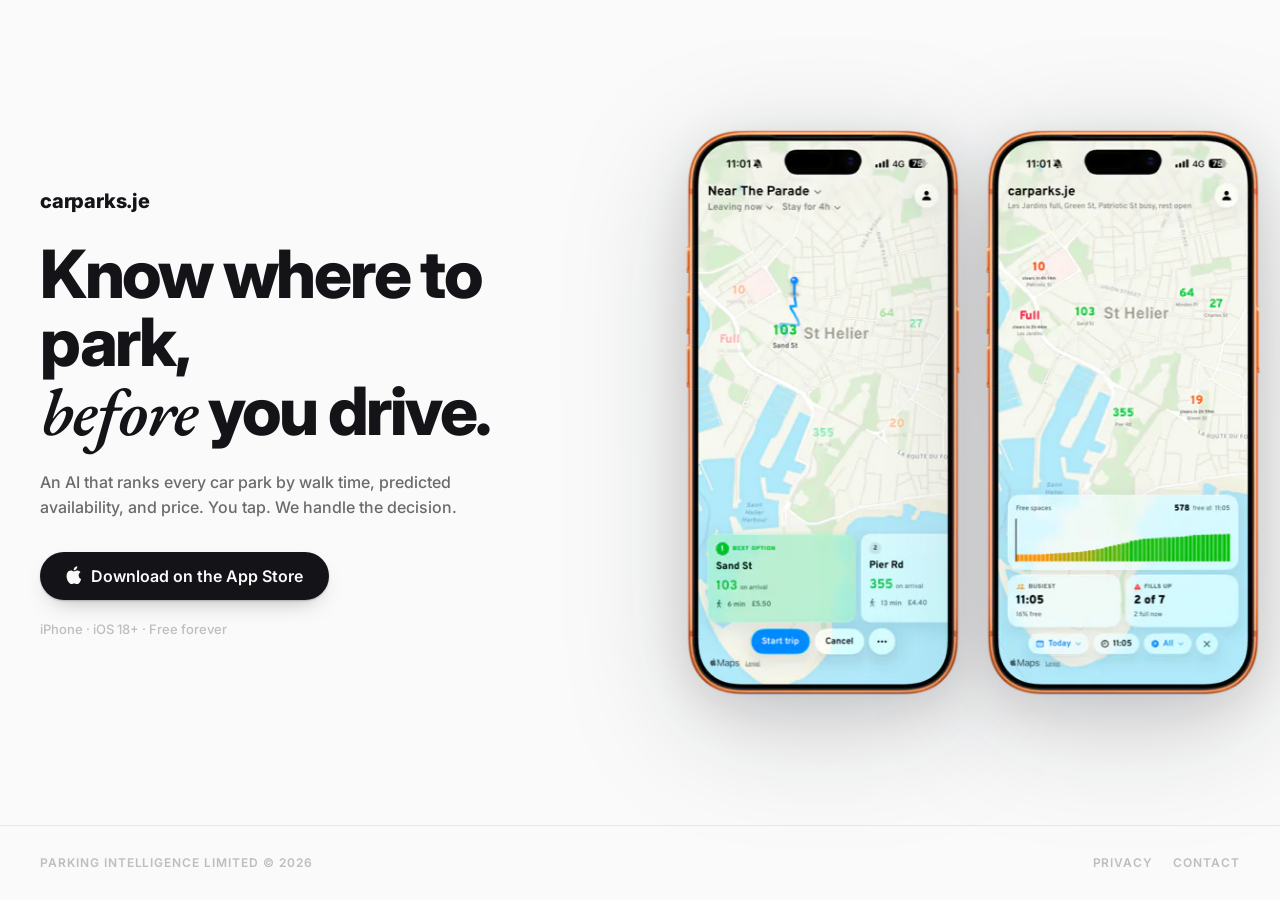
==== index.html @ 0a372e4e "Drop @ from retina filenames + add favicons - route@2x.webp → route-2x.webp and same for forecast, t" ====
<!DOCTYPE html>
<html lang="en-GB">
<head>
  <meta charset="UTF-8">
  <meta name="viewport" content="width=device-width, initial-scale=1, viewport-fit=cover">
  <title>carparks.je — Know where to park, before you drive.</title>
  <meta name="description" content="An AI that ranks every car park in St Helier by walk time, predicted availability, and price. You tap. We handle the decision.">
  <meta name="theme-color" content="#fafafa">

  <link rel="icon" href="/favicon.svg" type="image/svg+xml">
  <link rel="apple-touch-icon" href="/apple-touch-icon.png">

  <link rel="preconnect" href="https://fonts.googleapis.com">
  <link rel="preconnect" href="https://fonts.gstatic.com" crossorigin>
  <link href="https://fonts.googleapis.com/css2?family=EB+Garamond:ital,wght@1,600&family=Inter:wght@500;600;700;800&display=swap" rel="stylesheet">

  <link rel="preload" as="image" href="route.webp" imagesrcset="route.webp 1x, route-2x.webp 2x">
  <link rel="preload" as="image" href="forecast.webp" imagesrcset="forecast.webp 1x, forecast-2x.webp 2x">

  <link rel="stylesheet" href="styles.css">
</head>
<body>
  <section class="hero">
    <div class="hero-inner">
      <div class="hero-copy">
        <p class="hero-brand">carparks.je</p>
        <h1 class="hero-title">
          Know where to park,<br>
          <em>before</em> you drive.
        </h1>
        <p class="hero-sub">
          An AI that ranks every car park by walk time, predicted availability, and price. You tap. We handle the decision.
        </p>
        <div class="hero-ctas">
          <a class="btn btn-primary" href="#">
            <svg class="apple-logo" viewBox="0 0 17 20" width="15" height="18" aria-hidden="true">
              <path fill="currentColor" d="M14.3 10.6c0-2.4 2-3.5 2.1-3.6-1.2-1.7-3-1.9-3.7-2-1.5-.2-3 .9-3.8.9-.8 0-2-.9-3.3-.9-1.7 0-3.3 1-4.1 2.5-1.8 3.1-.5 7.7 1.2 10.2.9 1.2 1.9 2.6 3.2 2.6 1.3 0 1.8-.8 3.4-.8s2 .8 3.4.8c1.4 0 2.3-1.2 3.1-2.5.7-1 1-2 1.3-3.1-.1 0-2.6-1-2.8-4.1zM11.7 3.3C12.4 2.4 12.9 1.2 12.8 0c-1 .1-2.3.7-3 1.5-.6.8-1.2 2-1.1 3.2 1.2.1 2.3-.5 3-1.4z"/>
            </svg>
            Download on the App Store
          </a>
        </div>
        <p class="hero-meta">iPhone · iOS 18+ · Free forever</p>
      </div>

      <div class="hero-media">
        <div class="phone-pair" aria-hidden="true">
          <img class="phone" src="route.webp"    srcset="route.webp 1x, route-2x.webp 2x"       alt="">
          <img class="phone" src="forecast.webp" srcset="forecast.webp 1x, forecast-2x.webp 2x" alt="">
        </div>
      </div>
    </div>
  </section>

  <footer class="site-footer">
    <div class="footer-inner">
      <p class="footer-line">Parking Intelligence Limited &copy; 2026</p>
      <nav class="footer-nav" aria-label="Footer">
        <a href="/privacy">Privacy</a>
        <a href="mailto:hello@carparks.je">Contact</a>
      </nav>
    </div>
  </footer>
</body>
</html>
---- styles.css ----
/* ════════════════════════════════════════════════
   carparks.je — landing
   Single-page split: copy left, phones right
   ════════════════════════════════════════════════ */

:root {
  --bg:        #fafafa;
  --ink:       #141418;
  --ink-muted: rgba(20, 20, 24, 0.62);
  --ink-soft:  rgba(20, 20, 24, 0.26);
  --border:    rgba(20, 20, 24, 0.08);

  --accent: #1ba4c6;

  --radius-pill: 999px;

  --font-sans:  'Inter', -apple-system, BlinkMacSystemFont, 'Segoe UI', system-ui, sans-serif;
  --font-serif: 'EB Garamond', 'Iowan Old Style', Georgia, serif;

  --max:    1200px;
  --gutter: clamp(20px, 4vw, 40px);

  --ease: cubic-bezier(0.22, 0.61, 0.36, 1);
}

@supports (color: color(display-p3 0 0 0)) {
  :root { --accent: color(display-p3 0.10 0.64 0.78); }
}

/* ──────── reset ──────── */
*, *::before, *::after { box-sizing: border-box; }
html { -webkit-text-size-adjust: 100%; }
body {
  margin: 0;
  min-height: 100svh;
  display: flex;
  flex-direction: column;
  font-family: var(--font-sans);
  font-weight: 500;
  font-size: 17px;
  line-height: 1.5;
  color: var(--ink);
  background: var(--bg);
  overflow-x: hidden;
  -webkit-font-smoothing: antialiased;
  -moz-osx-font-smoothing: grayscale;
}
img, svg { display: block; max-width: 100%; }
a { color: inherit; text-decoration: none; }
h1, p { margin: 0; }

/* ════════════════ HERO ════════════════ */
.hero {
  flex: 1 1 auto;
  padding: clamp(40px, 7vw, 96px) var(--gutter);
  display: flex;
  align-items: center;
}
.hero-inner {
  max-width: var(--max);
  width: 100%;
  margin: 0 auto;
  display: grid;
  grid-template-columns: 1.05fr 0.95fr;
  gap: clamp(40px, 6vw, 80px);
  align-items: center;
}

/* ── copy column ── */
.hero-copy { max-width: 520px; }

.hero-brand {
  font-size: 20px;
  font-weight: 800;
  letter-spacing: -0.01em;
  color: var(--ink);
  margin-bottom: 24px;
}

.hero-title {
  font-size: clamp(2.6rem, 5.2vw, 4.5rem);
  font-weight: 800;
  line-height: 1.03;
  letter-spacing: -0.034em;
  color: var(--ink);
  margin-bottom: 24px;
}
.hero-title em {
  font-family: var(--font-serif);
  font-style: italic;
  font-weight: 600;
  letter-spacing: -0.015em;
}

.hero-sub {
  font-size: clamp(1rem, 1.2vw, 1.15rem);
  line-height: 1.55;
  color: var(--ink-muted);
  max-width: 42ch;
  margin-bottom: 32px;
}

.hero-ctas {
  display: flex;
  flex-wrap: wrap;
  gap: 10px;
  margin-bottom: 20px;
}

.hero-meta {
  font-size: 13px;
  color: var(--ink-soft);
}

/* ── CTA button ── */
.btn {
  display: inline-flex;
  align-items: center;
  gap: 10px;
  padding: 15px 26px;
  font-size: 16px;
  font-weight: 600;
  line-height: 1;
  border-radius: var(--radius-pill);
  white-space: nowrap;
  transition: transform 0.2s var(--ease), background 0.2s var(--ease);
}
.btn-primary {
  background: var(--ink);
  color: var(--bg);
  box-shadow: 0 1px 2px rgba(0,0,0,0.2), 0 10px 24px -12px rgba(0,0,0,0.35);
}
.btn-primary:hover {
  transform: translateY(-1px);
  background: #2a2a32;
}
.apple-logo { transform: translateY(-1px); }

/* ── phone pair ── */
.hero-media {
  display: flex;
  justify-content: center;
  align-items: center;
}
.phone-pair {
  display: flex;
  align-items: center;
  justify-content: center;
  gap: 20px;
}
.phone {
  width: 280px;
  height: auto;
  flex: 0 0 auto;
  filter:
    drop-shadow(0 30px 60px rgba(10, 15, 25, 0.18))
    drop-shadow(0 10px 24px rgba(10, 15, 25, 0.10));
}

/* ════════════════ FOOTER ════════════════ */
.site-footer {
  padding: 28px var(--gutter);
  border-top: 1px solid var(--border);
}
.footer-inner {
  max-width: var(--max);
  margin: 0 auto;
  display: flex;
  align-items: center;
  justify-content: space-between;
  flex-wrap: wrap;
  gap: 12px;
}
.footer-line,
.footer-nav a {
  font-size: 12px;
  font-weight: 600;
  letter-spacing: 0.08em;
  text-transform: uppercase;
  color: var(--ink-soft);
}
.footer-nav {
  display: inline-flex;
  gap: 20px;
}
.footer-nav a { transition: color 0.2s var(--ease); }
.footer-nav a:hover { color: var(--ink); }

/* ════════════════ RESPONSIVE ════════════════ */
@media (max-width: 900px) {
  .hero { padding: 28px var(--gutter) 40px; }
  .hero-inner {
    grid-template-columns: 1fr;
    gap: 40px;
  }
  .hero-copy { margin: 0 auto; max-width: 620px; }
  .phone-pair { gap: 14px; }
  .phone { width: min(44vw, 220px); }
}

@media (max-width: 520px) {
  .footer-inner {
    justify-content: center;
    text-align: center;
  }
}

@media (prefers-reduced-motion: reduce) {
  *, *::before, *::after {
    animation-duration: 0.01ms !important;
    transition-duration: 0.01ms !important;
  }
}
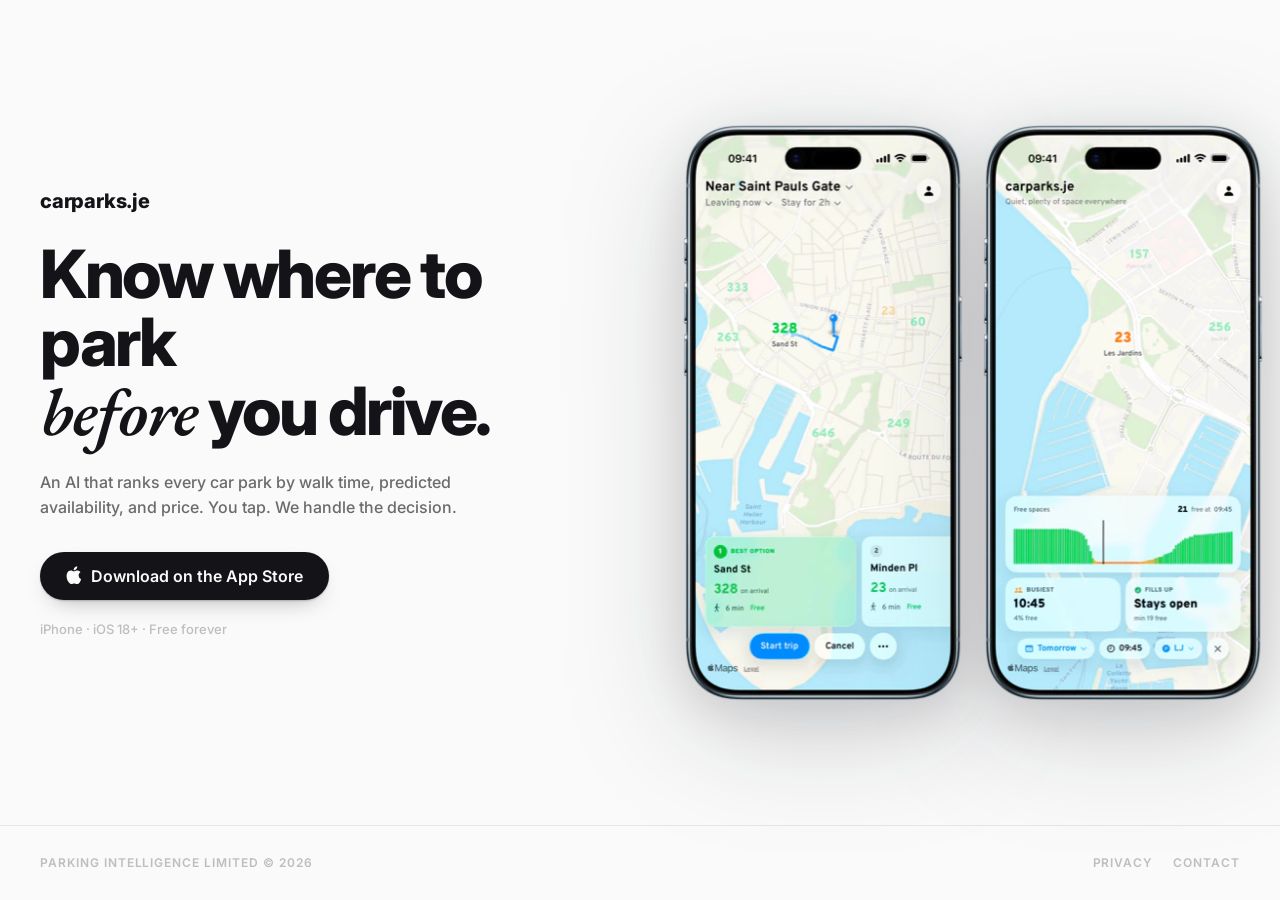
==== commit e0428a94: "Hero: two phones with higher-quality webps; restore mobile type - Back to two phone mockups (recomme" ====
--- a/index.html
+++ b/index.html
@@ -3,7 +3,7 @@
 <head>
   <meta charset="UTF-8">
   <meta name="viewport" content="width=device-width, initial-scale=1, viewport-fit=cover">
-  <title>carparks.je — Know where to park, before you drive.</title>
+  <title>carparks.je — Know where to park before you drive.</title>
   <meta name="description" content="An AI that ranks every car park in St Helier by walk time, predicted availability, and price. You tap. We handle the decision.">
   <meta name="theme-color" content="#fafafa">
 
@@ -14,7 +14,7 @@
   <link rel="preconnect" href="https://fonts.gstatic.com" crossorigin>
   <link href="https://fonts.googleapis.com/css2?family=EB+Garamond:ital,wght@1,600&family=Inter:wght@500;600;700;800&display=swap" rel="stylesheet">
 
-  <link rel="preload" as="image" href="route.webp" imagesrcset="route.webp 1x, route-2x.webp 2x">
+  <link rel="preload" as="image" href="recommendation.webp" imagesrcset="recommendation.webp 1x, recommendation-2x.webp 2x">
   <link rel="preload" as="image" href="forecast.webp" imagesrcset="forecast.webp 1x, forecast-2x.webp 2x">
 
   <link rel="stylesheet" href="styles.css">
@@ -25,8 +25,8 @@
       <div class="hero-copy">
         <p class="hero-brand">carparks.je</p>
         <h1 class="hero-title">
-          Know where to park,<br>
-          <em>before</em> you drive.
+          <span class="line">Know where to park</span>
+          <span class="line"><em>before</em> you drive.</span>
         </h1>
         <p class="hero-sub">
           An AI that ranks every car park by walk time, predicted availability, and price. You tap. We handle the decision.
@@ -44,8 +44,8 @@
 
       <div class="hero-media">
         <div class="phone-pair" aria-hidden="true">
-          <img class="phone" src="route.webp"    srcset="route.webp 1x, route-2x.webp 2x"       alt="">
-          <img class="phone" src="forecast.webp" srcset="forecast.webp 1x, forecast-2x.webp 2x" alt="">
+          <img class="phone" src="recommendation.webp" srcset="recommendation.webp 1x, recommendation-2x.webp 2x" alt="">
+          <img class="phone" src="forecast.webp"       srcset="forecast.webp 1x, forecast-2x.webp 2x"             alt="">
         </div>
       </div>
     </div>
--- a/styles.css
+++ b/styles.css
@@ -85,6 +85,7 @@
   color: var(--ink);
   margin-bottom: 24px;
 }
+.hero-title .line { display: block; }
 .hero-title em {
   font-family: var(--font-serif);
   font-style: italic;
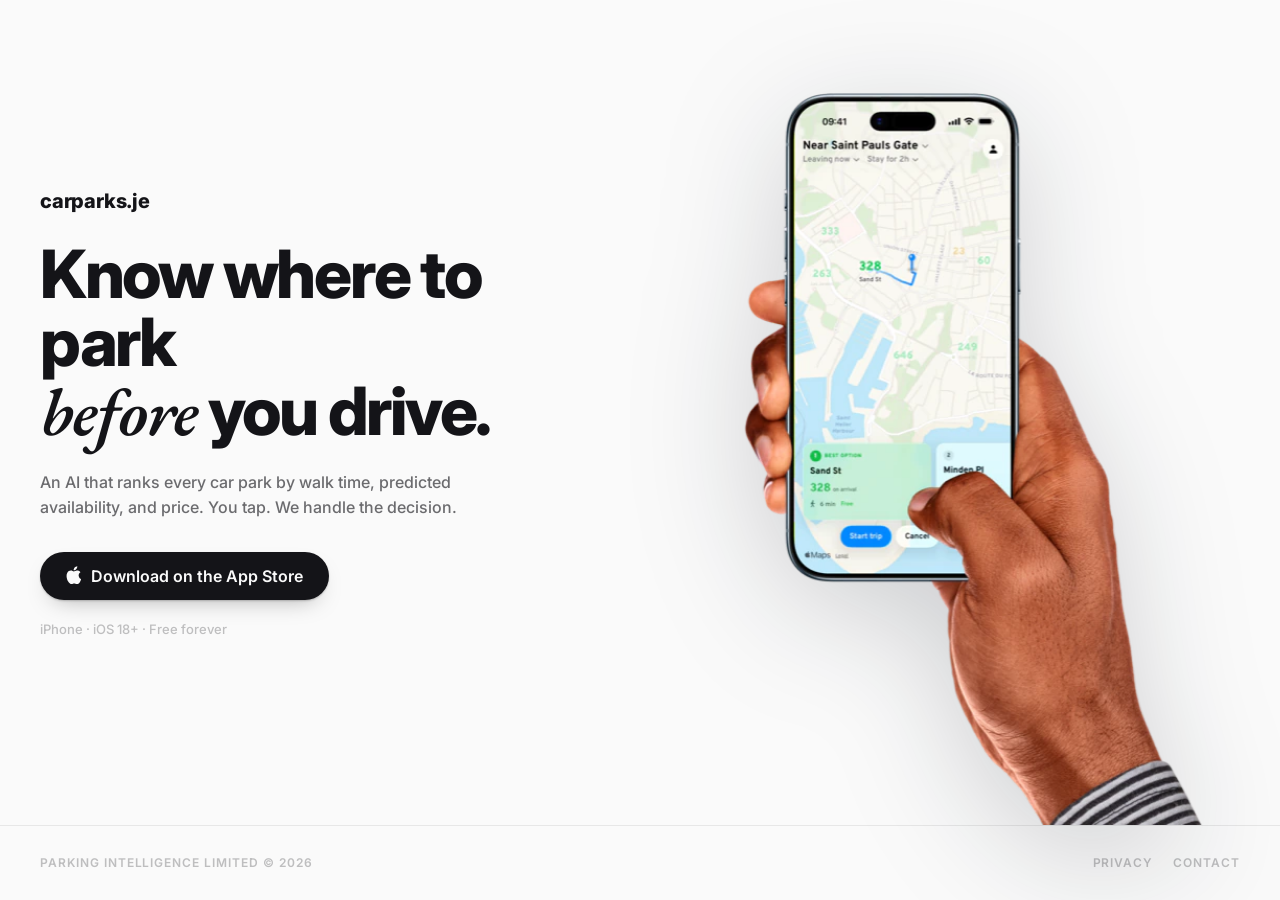
==== commit 0fa9c8b2: "Hero: replace phone pair with a single hand-holding-phone photo - New hand.webp / hand-2x.webp (q=92" ====
--- a/index.html
+++ b/index.html
@@ -14,8 +14,7 @@
   <link rel="preconnect" href="https://fonts.gstatic.com" crossorigin>
   <link href="https://fonts.googleapis.com/css2?family=EB+Garamond:ital,wght@1,600&family=Inter:wght@500;600;700;800&display=swap" rel="stylesheet">
 
-  <link rel="preload" as="image" href="recommendation.webp" imagesrcset="recommendation.webp 1x, recommendation-2x.webp 2x">
-  <link rel="preload" as="image" href="forecast.webp" imagesrcset="forecast.webp 1x, forecast-2x.webp 2x">
+  <link rel="preload" as="image" href="hand.webp" imagesrcset="hand.webp 1x, hand-2x.webp 2x">
 
   <link rel="stylesheet" href="styles.css">
 </head>
@@ -43,10 +42,7 @@
       </div>
 
       <div class="hero-media">
-        <div class="phone-pair" aria-hidden="true">
-          <img class="phone" src="recommendation.webp" srcset="recommendation.webp 1x, recommendation-2x.webp 2x" alt="">
-          <img class="phone" src="forecast.webp"       srcset="forecast.webp 1x, forecast-2x.webp 2x"             alt="">
-        </div>
+        <img class="hero-hand" src="hand.webp" srcset="hand.webp 1x, hand-2x.webp 2x" alt="" aria-hidden="true">
       </div>
     </div>
   </section>
--- a/styles.css
+++ b/styles.css
@@ -52,9 +52,9 @@
 /* ════════════════ HERO ════════════════ */
 .hero {
   flex: 1 1 auto;
-  padding: clamp(40px, 7vw, 96px) var(--gutter);
-  display: flex;
-  align-items: center;
+  padding: clamp(40px, 7vw, 96px) var(--gutter) 0;
+  display: flex;
+  align-items: stretch;
 }
 .hero-inner {
   max-width: var(--max);
@@ -63,11 +63,15 @@
   display: grid;
   grid-template-columns: 1.05fr 0.95fr;
   gap: clamp(40px, 6vw, 80px);
-  align-items: center;
+  align-items: end;
 }
 
 /* ── copy column ── */
-.hero-copy { max-width: 520px; }
+.hero-copy {
+  max-width: 520px;
+  align-self: center;
+  padding-bottom: clamp(40px, 7vw, 96px);
+}
 
 .hero-brand {
   font-size: 20px;
@@ -137,25 +141,19 @@
 }
 .apple-logo { transform: translateY(-1px); }
 
-/* ── phone pair ── */
+/* ── hero hand photo — flush with hero bottom (= footer divider) ── */
 .hero-media {
   display: flex;
   justify-content: center;
-  align-items: center;
-}
-.phone-pair {
-  display: flex;
-  align-items: center;
-  justify-content: center;
-  gap: 20px;
-}
-.phone {
-  width: 280px;
+  align-items: flex-end;
+  align-self: end;
+}
+.hero-hand {
+  width: 100%;
+  max-width: 460px;
   height: auto;
-  flex: 0 0 auto;
-  filter:
-    drop-shadow(0 30px 60px rgba(10, 15, 25, 0.18))
-    drop-shadow(0 10px 24px rgba(10, 15, 25, 0.10));
+  display: block;
+  filter: drop-shadow(0 30px 60px rgba(10, 15, 25, 0.18));
 }
 
 /* ════════════════ FOOTER ════════════════ */
@@ -189,14 +187,19 @@
 
 /* ════════════════ RESPONSIVE ════════════════ */
 @media (max-width: 900px) {
-  .hero { padding: 28px var(--gutter) 40px; }
+  .hero { padding: 28px var(--gutter) 0; }
   .hero-inner {
     grid-template-columns: 1fr;
-    gap: 40px;
-  }
-  .hero-copy { margin: 0 auto; max-width: 620px; }
-  .phone-pair { gap: 14px; }
-  .phone { width: min(44vw, 220px); }
+    gap: 24px;
+    align-items: end;
+  }
+  .hero-copy {
+    margin: 0 auto;
+    max-width: 620px;
+    padding-bottom: 0;
+    align-self: center;
+  }
+  .hero-hand { max-width: min(78vw, 360px); }
 }
 
 @media (max-width: 520px) {
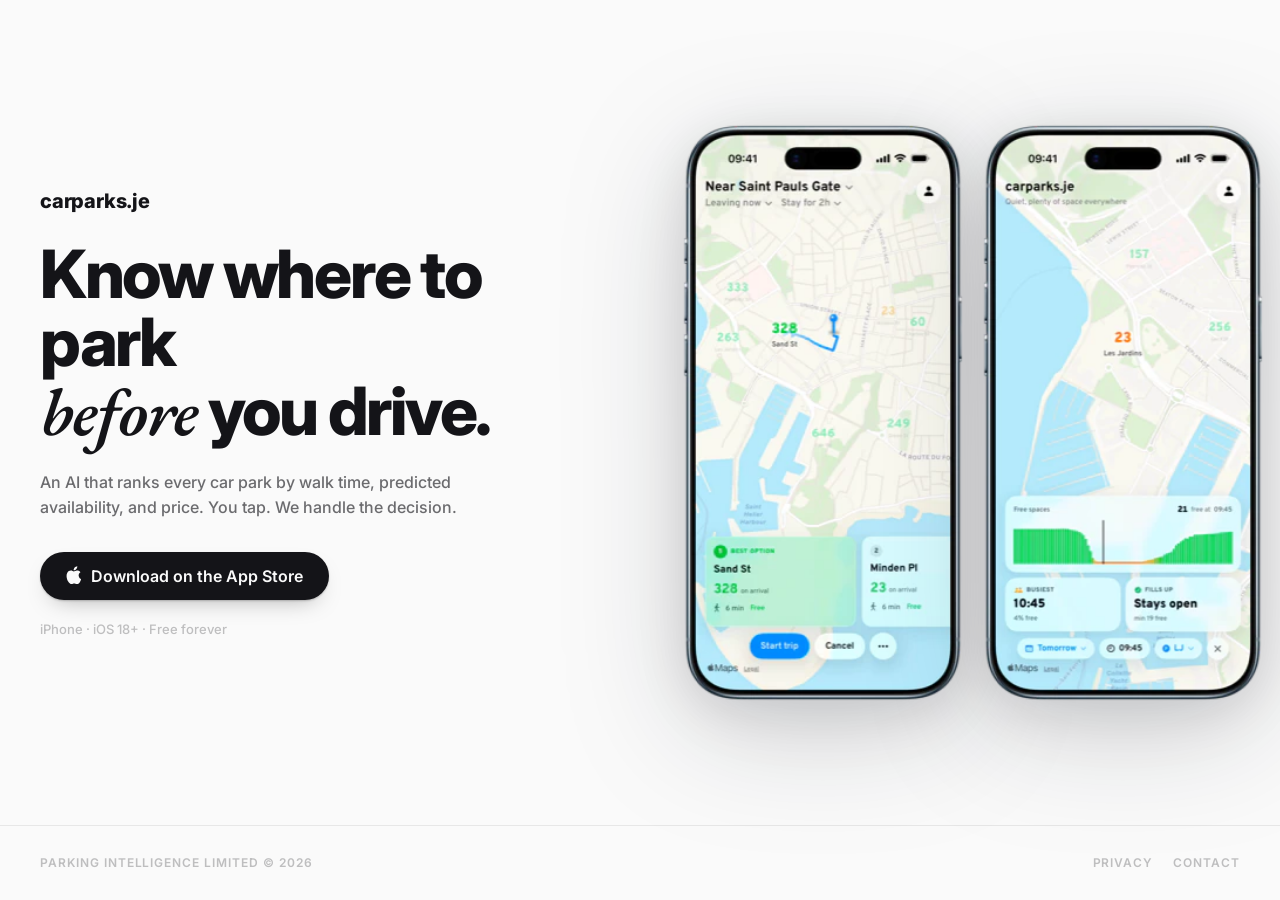
==== commit e121a378: "Swap hero to new recommendation + forecast screenshots - Replace route.webp with recommendation.webp" ====
--- a/index.html
+++ b/index.html
@@ -14,7 +14,8 @@
   <link rel="preconnect" href="https://fonts.gstatic.com" crossorigin>
   <link href="https://fonts.googleapis.com/css2?family=EB+Garamond:ital,wght@1,600&family=Inter:wght@500;600;700;800&display=swap" rel="stylesheet">
 
-  <link rel="preload" as="image" href="hand.webp" imagesrcset="hand.webp 1x, hand-2x.webp 2x">
+  <link rel="preload" as="image" href="recommendation.webp" imagesrcset="recommendation.webp 1x, recommendation-2x.webp 2x">
+  <link rel="preload" as="image" href="forecast.webp" imagesrcset="forecast.webp 1x, forecast-2x.webp 2x">
 
   <link rel="stylesheet" href="styles.css">
 </head>
@@ -24,8 +25,8 @@
       <div class="hero-copy">
         <p class="hero-brand">carparks.je</p>
         <h1 class="hero-title">
-          <span class="line">Know where to park</span>
-          <span class="line"><em>before</em> you drive.</span>
+          Know where to park<br>
+          <em>before</em> you drive.
         </h1>
         <p class="hero-sub">
           An AI that ranks every car park by walk time, predicted availability, and price. You tap. We handle the decision.
@@ -42,7 +43,10 @@
       </div>
 
       <div class="hero-media">
-        <img class="hero-hand" src="hand.webp" srcset="hand.webp 1x, hand-2x.webp 2x" alt="" aria-hidden="true">
+        <div class="phone-pair" aria-hidden="true">
+          <img class="phone" src="recommendation.webp" srcset="recommendation.webp 1x, recommendation-2x.webp 2x" alt="">
+          <img class="phone" src="forecast.webp"       srcset="forecast.webp 1x, forecast-2x.webp 2x"             alt="">
+        </div>
       </div>
     </div>
   </section>
--- a/styles.css
+++ b/styles.css
@@ -52,9 +52,9 @@
 /* ════════════════ HERO ════════════════ */
 .hero {
   flex: 1 1 auto;
-  padding: clamp(40px, 7vw, 96px) var(--gutter) 0;
-  display: flex;
-  align-items: stretch;
+  padding: clamp(40px, 7vw, 96px) var(--gutter);
+  display: flex;
+  align-items: center;
 }
 .hero-inner {
   max-width: var(--max);
@@ -63,15 +63,11 @@
   display: grid;
   grid-template-columns: 1.05fr 0.95fr;
   gap: clamp(40px, 6vw, 80px);
-  align-items: end;
+  align-items: center;
 }
 
 /* ── copy column ── */
-.hero-copy {
-  max-width: 520px;
-  align-self: center;
-  padding-bottom: clamp(40px, 7vw, 96px);
-}
+.hero-copy { max-width: 520px; }
 
 .hero-brand {
   font-size: 20px;
@@ -89,7 +85,6 @@
   color: var(--ink);
   margin-bottom: 24px;
 }
-.hero-title .line { display: block; }
 .hero-title em {
   font-family: var(--font-serif);
   font-style: italic;
@@ -141,19 +136,25 @@
 }
 .apple-logo { transform: translateY(-1px); }
 
-/* ── hero hand photo — flush with hero bottom (= footer divider) ── */
+/* ── phone pair (two mockups side by side) ── */
 .hero-media {
   display: flex;
   justify-content: center;
-  align-items: flex-end;
-  align-self: end;
-}
-.hero-hand {
-  width: 100%;
-  max-width: 460px;
+  align-items: center;
+}
+.phone-pair {
+  display: flex;
+  align-items: center;
+  justify-content: center;
+  gap: 20px;
+}
+.phone {
+  width: 280px;
   height: auto;
-  display: block;
-  filter: drop-shadow(0 30px 60px rgba(10, 15, 25, 0.18));
+  flex: 0 0 auto;
+  filter:
+    drop-shadow(0 30px 60px rgba(10, 15, 25, 0.18))
+    drop-shadow(0 10px 24px rgba(10, 15, 25, 0.10));
 }
 
 /* ════════════════ FOOTER ════════════════ */
@@ -187,19 +188,14 @@
 
 /* ════════════════ RESPONSIVE ════════════════ */
 @media (max-width: 900px) {
-  .hero { padding: 28px var(--gutter) 0; }
+  .hero { padding: 28px var(--gutter) 40px; }
   .hero-inner {
     grid-template-columns: 1fr;
-    gap: 24px;
-    align-items: end;
+    gap: 40px;
   }
-  .hero-copy {
-    margin: 0 auto;
-    max-width: 620px;
-    padding-bottom: 0;
-    align-self: center;
-  }
-  .hero-hand { max-width: min(78vw, 360px); }
+  .hero-copy { margin: 0 auto; max-width: 620px; }
+  .phone-pair { gap: 14px; }
+  .phone { width: min(44vw, 220px); }
 }
 
 @media (max-width: 520px) {
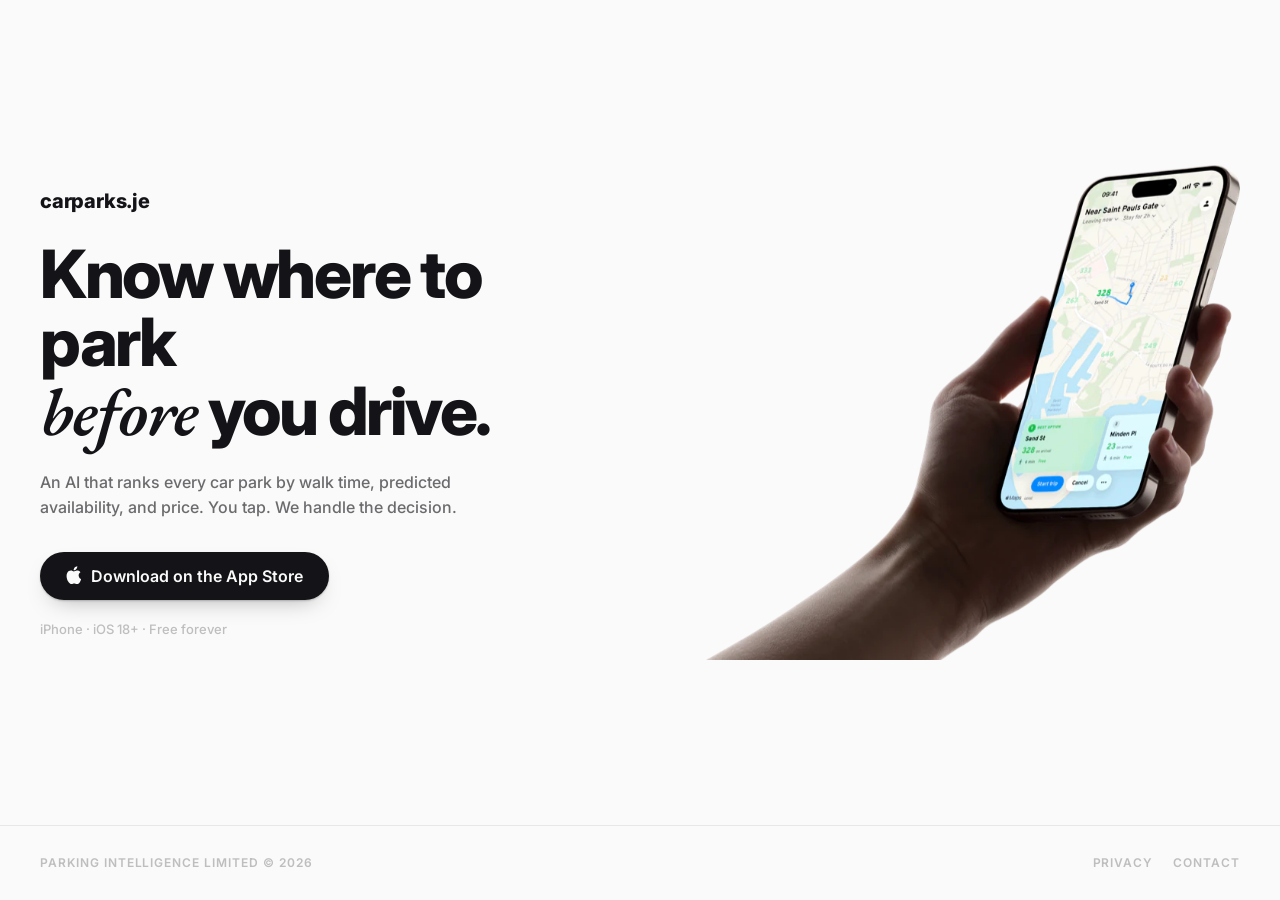
==== commit 72d9e50b: "Replace phone pair with single hand-holding-phone hero image - New hand.webp (38 KB / 129 KB @2x) fr" ====
--- a/index.html
+++ b/index.html
@@ -14,8 +14,7 @@
   <link rel="preconnect" href="https://fonts.gstatic.com" crossorigin>
   <link href="https://fonts.googleapis.com/css2?family=EB+Garamond:ital,wght@1,600&family=Inter:wght@500;600;700;800&display=swap" rel="stylesheet">
 
-  <link rel="preload" as="image" href="recommendation.webp" imagesrcset="recommendation.webp 1x, recommendation-2x.webp 2x">
-  <link rel="preload" as="image" href="forecast.webp" imagesrcset="forecast.webp 1x, forecast-2x.webp 2x">
+  <link rel="preload" as="image" href="hand.webp" imagesrcset="hand.webp 1x, hand-2x.webp 2x">
 
   <link rel="stylesheet" href="styles.css">
 </head>
@@ -43,10 +42,7 @@
       </div>
 
       <div class="hero-media">
-        <div class="phone-pair" aria-hidden="true">
-          <img class="phone" src="recommendation.webp" srcset="recommendation.webp 1x, recommendation-2x.webp 2x" alt="">
-          <img class="phone" src="forecast.webp"       srcset="forecast.webp 1x, forecast-2x.webp 2x"             alt="">
-        </div>
+        <img class="hand" src="hand.webp" srcset="hand.webp 1x, hand-2x.webp 2x" alt="" aria-hidden="true">
       </div>
     </div>
   </section>
--- a/styles.css
+++ b/styles.css
@@ -136,25 +136,17 @@
 }
 .apple-logo { transform: translateY(-1px); }
 
-/* ── phone pair (two mockups side by side) ── */
+/* ── hero hand image ── */
 .hero-media {
   display: flex;
   justify-content: center;
   align-items: center;
 }
-.phone-pair {
-  display: flex;
-  align-items: center;
-  justify-content: center;
-  gap: 20px;
-}
-.phone {
-  width: 280px;
+.hand {
+  width: 100%;
+  max-width: 560px;
   height: auto;
-  flex: 0 0 auto;
-  filter:
-    drop-shadow(0 30px 60px rgba(10, 15, 25, 0.18))
-    drop-shadow(0 10px 24px rgba(10, 15, 25, 0.10));
+  display: block;
 }
 
 /* ════════════════ FOOTER ════════════════ */
@@ -194,8 +186,7 @@
     gap: 40px;
   }
   .hero-copy { margin: 0 auto; max-width: 620px; }
-  .phone-pair { gap: 14px; }
-  .phone { width: min(44vw, 220px); }
+  .hand { max-width: min(90vw, 480px); }
 }
 
 @media (max-width: 520px) {
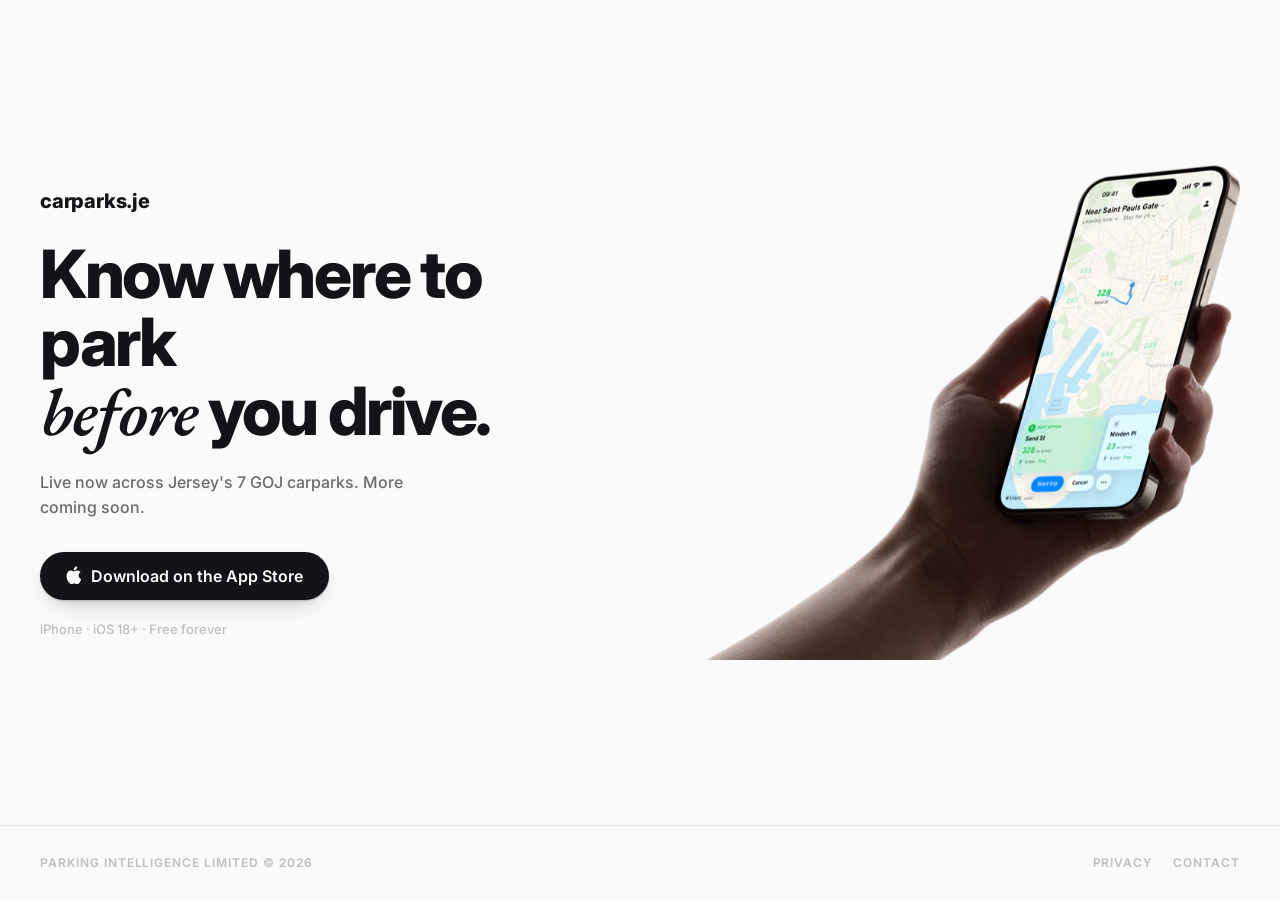
==== commit b7fee983: "Update hero subtext + meta description Narrower, more concrete pitch: "Live now across Jersey's 7 GO" ====
--- a/index.html
+++ b/index.html
@@ -4,7 +4,7 @@
   <meta charset="UTF-8">
   <meta name="viewport" content="width=device-width, initial-scale=1, viewport-fit=cover">
   <title>carparks.je — Know where to park before you drive.</title>
-  <meta name="description" content="An AI that ranks every car park in St Helier by walk time, predicted availability, and price. You tap. We handle the decision.">
+  <meta name="description" content="Live now across Jersey's 7 GOJ carparks. More coming soon.">
   <meta name="theme-color" content="#fafafa">
 
   <link rel="icon" href="/favicon.svg" type="image/svg+xml">
@@ -28,7 +28,7 @@
           <em>before</em> you drive.
         </h1>
         <p class="hero-sub">
-          An AI that ranks every car park by walk time, predicted availability, and price. You tap. We handle the decision.
+          Live now across Jersey's 7 GOJ carparks. More coming soon.
         </p>
         <div class="hero-ctas">
           <a class="btn btn-primary" href="#">
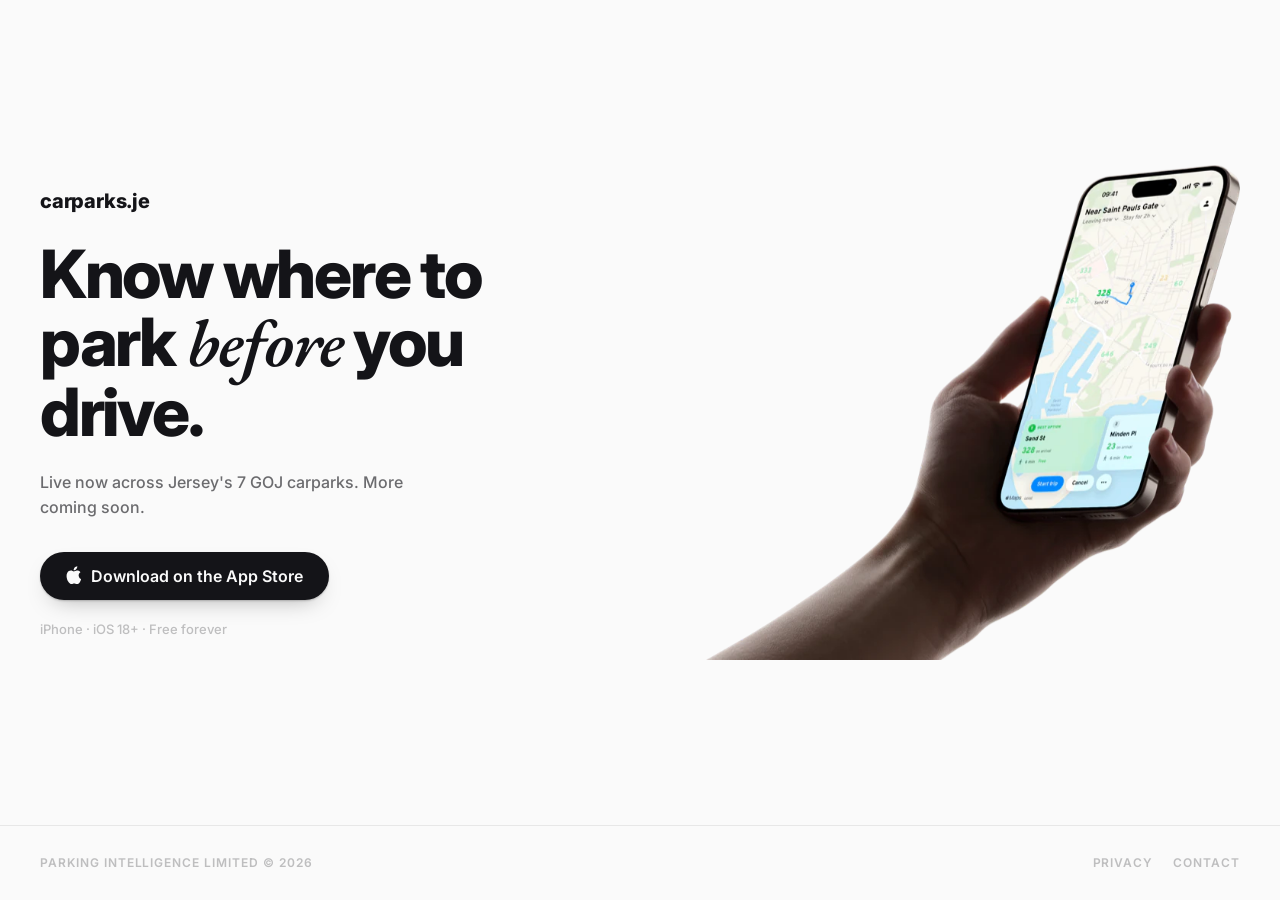
==== commit d36aa5db: "Tighten hero: new subtext, single-line title - Subtext: "Live now across Jersey's 7 GOJ carparks. Mo" ====
--- a/index.html
+++ b/index.html
@@ -24,8 +24,7 @@
       <div class="hero-copy">
         <p class="hero-brand">carparks.je</p>
         <h1 class="hero-title">
-          Know where to park<br>
-          <em>before</em> you drive.
+          Know where to park <em>before</em> you drive.
         </h1>
         <p class="hero-sub">
           Live now across Jersey's 7 GOJ carparks. More coming soon.
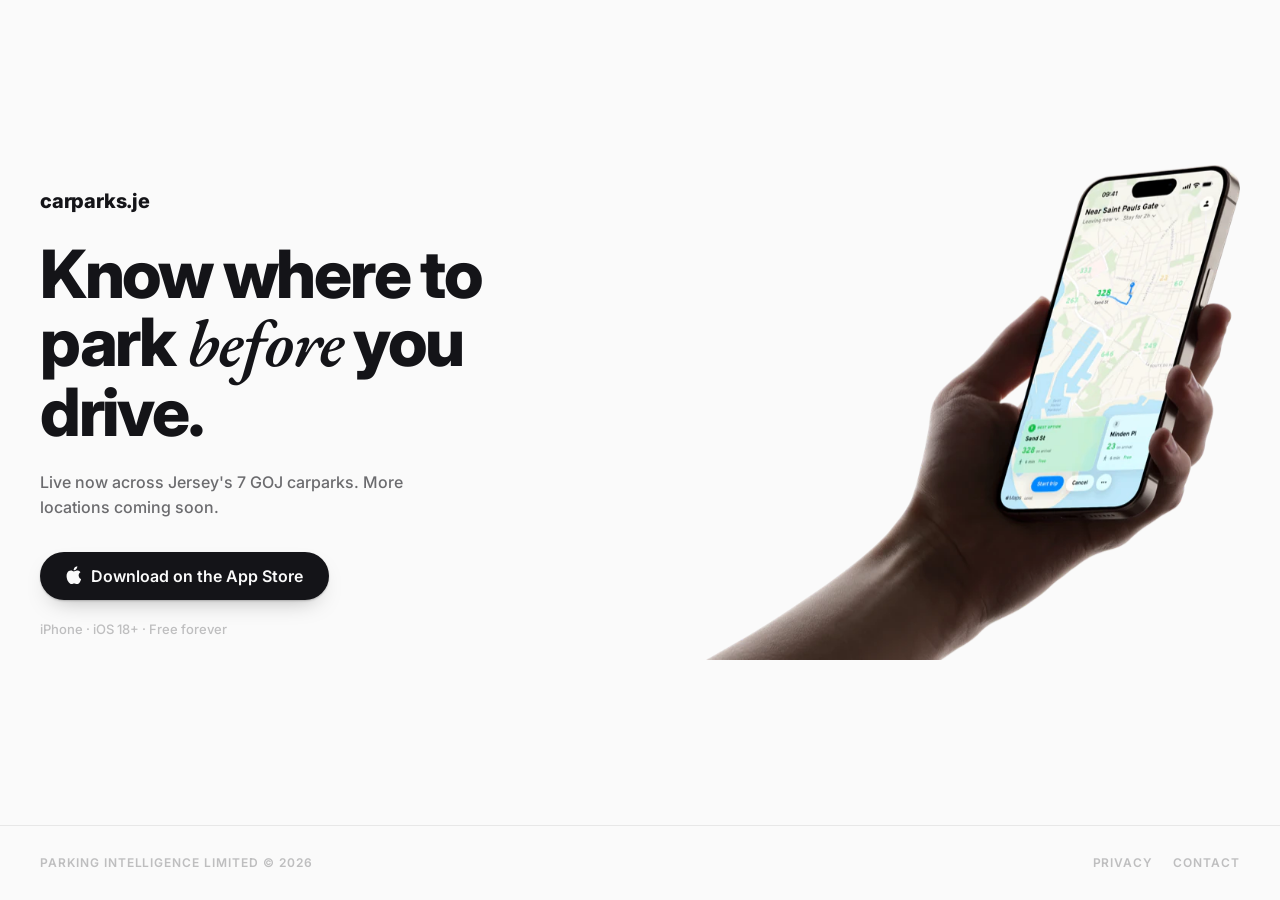
==== commit d28f5d15: "Hero copy: "More locations coming soon." Co-Authored-By: Claude Opus 4.7 (1M context) <noreply@anthr" ====
--- a/index.html
+++ b/index.html
@@ -4,7 +4,7 @@
   <meta charset="UTF-8">
   <meta name="viewport" content="width=device-width, initial-scale=1, viewport-fit=cover">
   <title>carparks.je — Know where to park before you drive.</title>
-  <meta name="description" content="Live now across Jersey's 7 GOJ carparks. More coming soon.">
+  <meta name="description" content="Live now across Jersey's 7 GOJ carparks. More locations coming soon.">
   <meta name="theme-color" content="#fafafa">
 
   <link rel="icon" href="/favicon.svg" type="image/svg+xml">
@@ -27,7 +27,7 @@
           Know where to park <em>before</em> you drive.
         </h1>
         <p class="hero-sub">
-          Live now across Jersey's 7 GOJ carparks. More coming soon.
+          Live now across Jersey's 7 GOJ carparks. More locations coming soon.
         </p>
         <div class="hero-ctas">
           <a class="btn btn-primary" href="#">
